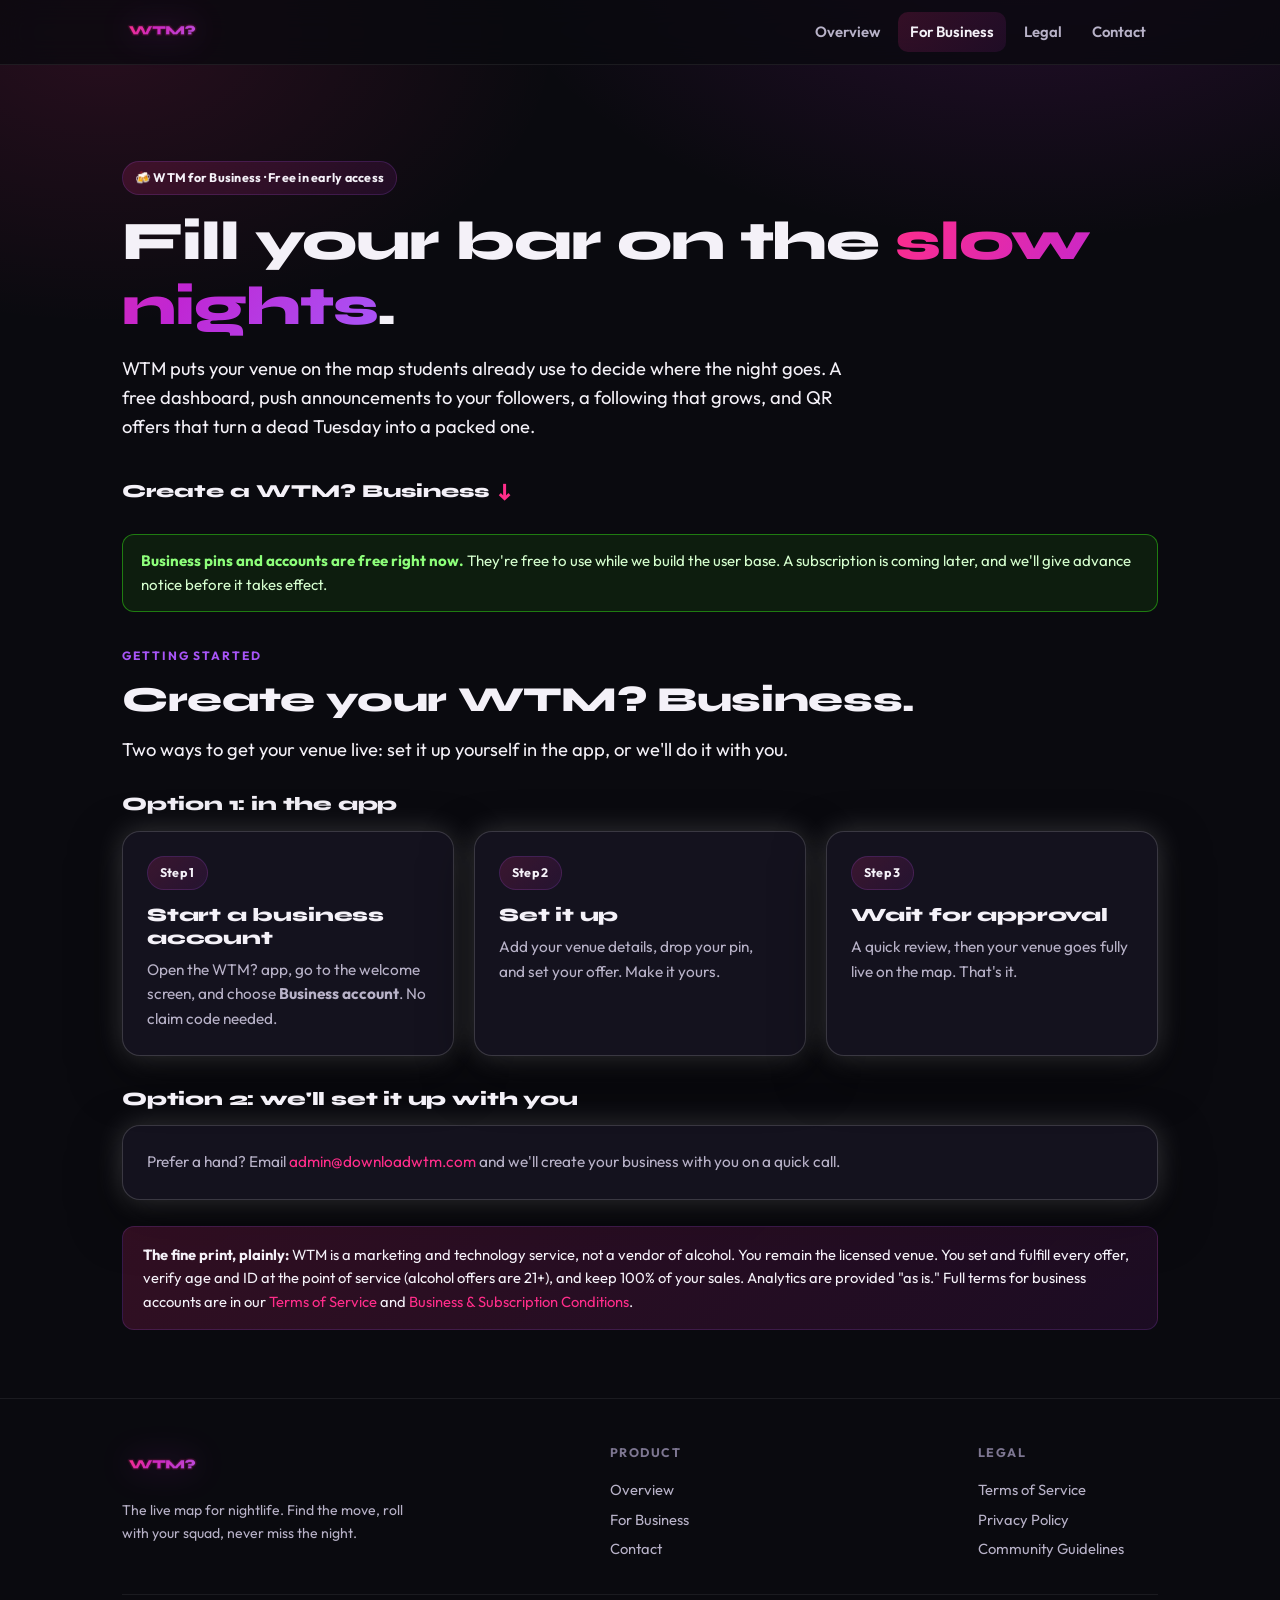
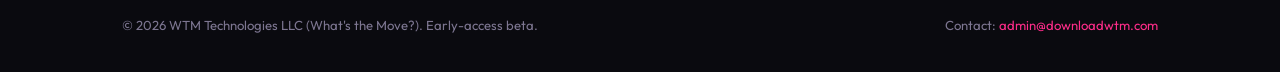
==== business.html @ 10116d81 "Initial commit — downloadwtm.com static site (WTM Technologies LLC)" ====
<!DOCTYPE html>
<html lang="en">
<head>
  <meta charset="UTF-8" />
  <meta name="viewport" content="width=device-width, initial-scale=1.0" />
  <title>WTM for Business · Free during early access</title>
  <meta name="description" content="Put your venue on the map students use to decide where the night goes. Create a WTM? Business, free during early access, with a subscription later and advance notice." />
  <meta name="theme-color" content="#0a0a0f" />
  <link rel="stylesheet" href="styles.css" />
  <link rel="icon" href="data:image/svg+xml,%3Csvg xmlns='http://www.w3.org/2000/svg' viewBox='0 0 32 32'%3E%3Cdefs%3E%3ClinearGradient id='g' x1='0' y1='0' x2='1' y2='1'%3E%3Cstop offset='0' stop-color='%23ff2d8a'/%3E%3Cstop offset='1' stop-color='%23a855f7'/%3E%3C/linearGradient%3E%3C/defs%3E%3Ccircle cx='16' cy='16' r='14' fill='url(%23g)'/%3E%3C/svg%3E" />
</head>
<body>
  <!-- ===== HEADER ===== -->
  <header class="site-header">
    <div class="container nav">
      <a class="brand" href="index.html">
        <img src="assets/wtmLogoWithGlow.png" alt="WTM (What's the Move?)" class="brand-logo" />
      </a>
      <input type="checkbox" id="navtoggle" class="nav-toggle" />
      <label for="navtoggle" class="nav-burger" aria-label="Menu"><span></span></label>
      <nav class="nav-links">
        <a href="index.html">Overview</a>
        <a href="business.html" class="active">For Business</a>
        <a href="legal.html">Legal</a>
        <a href="contact.html">Contact</a>
      </nav>
    </div>
  </header>

  <!-- ===== ONE CONTINUOUS BLOCK: hero + setup + fine print ===== -->
  <section class="hero hero--biz">
    <div class="container">
      <span class="chip">🍻 WTM for Business · Free in early access</span>
      <h1 style="margin-top:14px;">Fill your bar on the <span class="gradient-text">slow nights</span>.</h1>
      <p class="lead">WTM puts your venue on the map students already use to decide where the night goes. A free dashboard, push announcements to your followers, a following that grows, and QR offers that turn a dead Tuesday into a packed one.</p>
      <a class="scroll-cue" href="#setup">Create a WTM? Business <span class="cue-arrow">↓</span></a>

      <div class="setup-block" id="setup">
        <div class="green-note"><strong>Business pins and accounts are free right now.</strong> They're free to use while we build the user base. A subscription is coming later, and we'll give advance notice before it takes effect.</div>

        <span class="eyebrow">Getting started</span>
        <h2>Create your WTM? Business.</h2>
        <p class="lead" style="margin-bottom:28px;">Two ways to get your venue live: set it up yourself in the app, or we'll do it with you.</p>

        <h3 style="margin-bottom:16px;">Option 1: in the app</h3>
        <div class="grid">
          <div class="card">
            <span class="chip">Step 1</span>
            <h3 style="margin-top:14px;">Start a business account</h3>
            <p>Open the WTM? app, go to the welcome screen, and choose <strong>Business account</strong>. No claim code needed.</p>
          </div>
          <div class="card">
            <span class="chip">Step 2</span>
            <h3 style="margin-top:14px;">Set it up</h3>
            <p>Add your venue details, drop your pin, and set your offer. Make it yours.</p>
          </div>
          <div class="card">
            <span class="chip">Step 3</span>
            <h3 style="margin-top:14px;">Wait for approval</h3>
            <p>A quick review, then your venue goes fully live on the map. That's it.</p>
          </div>
        </div>

        <h3 style="margin:32px 0 14px;">Option 2: we'll set it up with you</h3>
        <div class="card">
          <p style="margin:0;">Prefer a hand? Email <a href="mailto:admin@downloadwtm.com?subject=WTM%20Business%20Setup">admin@downloadwtm.com</a> and we'll create your business with you on a quick call.</p>
        </div>

        <div class="banner" style="margin-top:26px;">
          <strong>The fine print, plainly:</strong> WTM is a marketing and technology service, not a vendor of alcohol. You remain the licensed venue. You set and fulfill every offer, verify age and ID at the point of service (alcohol offers are 21+), and keep 100% of your sales. Analytics are provided "as is." Full terms for business accounts are in our <a href="legal.html#tos">Terms of Service</a> and <a href="legal.html#business">Business &amp; Subscription Conditions</a>.
        </div>
      </div>
    </div>
  </section>

  <!-- ===== FOOTER ===== -->
  <footer class="site-footer">
    <div class="container">
      <div class="footer-grid">
        <div class="footer-col" style="max-width:300px;">
          <a class="brand" href="index.html" style="margin-bottom:10px;">
            <img src="assets/wtmLogoWithGlow.png" alt="WTM (What's the Move?)" class="brand-logo" />
          </a>
          <p style="font-size:0.88rem;">The live map for nightlife. Find the move, roll with your squad, never miss the night.</p>
        </div>
        <div class="footer-col">
          <h4>Product</h4>
          <a href="index.html">Overview</a>
          <a href="business.html">For Business</a>
          <a href="contact.html">Contact</a>
        </div>
        <div class="footer-col">
          <h4>Legal</h4>
          <a href="legal.html#tos">Terms of Service</a>
          <a href="legal.html#privacy">Privacy Policy</a>
          <a href="legal.html#guidelines">Community Guidelines</a>
        </div>
      </div>
      <div class="footer-bottom">
        <span>© 2026 WTM Technologies LLC (What's the Move?). Early-access beta.</span>
        <span>Contact: <a href="mailto:admin@downloadwtm.com">admin@downloadwtm.com</a></span>
      </div>
    </div>
  </footer>
</body>
</html>
---- styles.css ----
/* ============================================================
   WTM ("What's the Move?") — shared website styles
   Plain static CSS. No build tooling. Nightlife palette.
   Fonts: Outfit (body) + Syne (display) — the app's own typefaces,
   self-hosted from /fonts (no CDN dependency).
   ============================================================ */

@font-face { font-family: "Outfit"; src: url("fonts/Outfit-Regular.ttf") format("truetype");  font-weight: 400; font-style: normal; font-display: swap; }
@font-face { font-family: "Outfit"; src: url("fonts/Outfit-Medium.ttf") format("truetype");   font-weight: 500; font-style: normal; font-display: swap; }
@font-face { font-family: "Outfit"; src: url("fonts/Outfit-SemiBold.ttf") format("truetype"); font-weight: 600; font-style: normal; font-display: swap; }
@font-face { font-family: "Outfit"; src: url("fonts/Outfit-Bold.ttf") format("truetype");     font-weight: 700; font-style: normal; font-display: swap; }
@font-face { font-family: "Syne";   src: url("fonts/Syne-Bold.ttf") format("truetype");        font-weight: 700; font-style: normal; font-display: swap; }
@font-face { font-family: "Syne";   src: url("fonts/Syne-ExtraBold.ttf") format("truetype");   font-weight: 800; font-style: normal; font-display: swap; }

:root {
  --bg:        #0a0a0f;   /* root background */
  --bg-2:      #12101a;   /* raised surface */
  --bg-3:      #14121e;   /* card */
  --bg-4:      #1e1a28;   /* input / chip */
  --fuchsia:   #c026d3;   /* primary */
  --pink:      #ff2d8a;   /* secondary / hot pink */
  --purple:    #a855f7;   /* accent / soft purple */
  --text:      #f4f1f8;   /* primary text */
  --muted:     #b8b2c8;   /* secondary text */
  --faint:     #7d7691;   /* tertiary text */
  --line:      rgba(168, 85, 247, 0.18); /* hairline borders */
  --line-soft: rgba(255, 255, 255, 0.07);
  --glow:      rgba(192, 38, 211, 0.35);
  --maxw:      1080px;
  --radius:    18px;
  --radius-sm: 12px;
  --shadow:    0 18px 50px rgba(0, 0, 0, 0.55);
  --grad:      linear-gradient(120deg, #ff2d8a 0%, #c026d3 55%, #a855f7 100%);
  --grad-soft: linear-gradient(135deg, rgba(255, 45, 138, 0.16), rgba(192, 38, 211, 0.10));
  --font-body:    "Outfit", -apple-system, BlinkMacSystemFont, "Segoe UI", Roboto,
                  Helvetica, Arial, "Apple Color Emoji", "Segoe UI Emoji", sans-serif;
  --font-display: "Syne", "Outfit", -apple-system, BlinkMacSystemFont, "Segoe UI",
                  Roboto, Helvetica, Arial, sans-serif;
}

* { box-sizing: border-box; }

html { scroll-behavior: smooth; scroll-padding-top: 90px; }

body {
  margin: 0;
  font-family: var(--font-body);
  background: var(--bg);
  color: var(--text);
  line-height: 1.6;
  -webkit-font-smoothing: antialiased;
  text-rendering: optimizeLegibility;
  /* subtle radial nightlife glow at the top */
  background-image:
    radial-gradient(900px 520px at 80% -8%, rgba(192, 38, 211, 0.16), transparent 60%),
    radial-gradient(760px 480px at 8% 4%, rgba(255, 45, 138, 0.12), transparent 60%);
  background-attachment: fixed;
}

a { color: var(--pink); text-decoration: none; }
a:hover { text-decoration: underline; }

img { max-width: 100%; display: block; }

/* ---------- layout helpers ---------- */
.container {
  width: 100%;
  max-width: var(--maxw);
  margin: 0 auto;
  padding: 0 22px;
}

.section { padding: 64px 0; }
.section--tight { padding: 40px 0; }

.eyebrow {
  display: inline-block;
  font-size: 12px;
  letter-spacing: 0.16em;
  text-transform: uppercase;
  color: var(--purple);
  font-weight: 700;
  margin-bottom: 14px;
}

h1, h2, h3 { font-family: var(--font-display); line-height: 1.2; margin: 0 0 14px; font-weight: 800; letter-spacing: -0.01em; }
h1 { font-size: clamp(2.1rem, 6vw, 3.4rem); letter-spacing: -0.02em; }
h2 { font-size: clamp(1.5rem, 3.6vw, 2.2rem); letter-spacing: -0.01em; }
h3 { font-size: 1.18rem; }

p { color: var(--muted); margin: 0 0 16px; }
.lead { font-size: 1.15rem; color: var(--text); max-width: 60ch; }

.gradient-text {
  background: var(--grad);
  -webkit-background-clip: text;
  background-clip: text;
  -webkit-text-fill-color: transparent;
  color: transparent;
}

/* ---------- header / nav ---------- */
.site-header {
  position: sticky;
  top: 0;
  z-index: 50;
  backdrop-filter: blur(14px);
  -webkit-backdrop-filter: blur(14px);
  background: rgba(10, 10, 15, 0.78);
  border-bottom: 1px solid var(--line-soft);
}
.nav {
  display: flex;
  align-items: center;
  justify-content: space-between;
  height: 64px;
  gap: 16px;
}
.brand {
  display: flex;
  align-items: center;
  gap: 10px;
  font-weight: 800;
  font-size: 1.15rem;
  letter-spacing: -0.01em;
  color: var(--text);
}
.brand:hover { text-decoration: none; }
.brand .logo-dot {
  width: 26px; height: 26px;
  border-radius: 50%;
  background: var(--grad);
  box-shadow: 0 0 18px var(--glow);
  display: inline-block;
}
.brand small {
  display: block;
  font-size: 10px;
  font-weight: 600;
  letter-spacing: 0.04em;
  color: var(--faint);
  margin-top: -2px;
}
.nav-links { display: flex; align-items: center; gap: 6px; }
.nav-links a {
  color: var(--muted);
  font-size: 0.93rem;
  font-weight: 600;
  padding: 8px 12px;
  border-radius: 10px;
  transition: color 0.15s, background 0.15s;
}
.nav-links a:hover { color: var(--text); background: rgba(255, 255, 255, 0.05); text-decoration: none; }
.nav-links a.active { color: var(--text); background: var(--grad-soft); }

/* mobile nav toggle (pure CSS via checkbox) */
.nav-toggle { display: none; }
.nav-burger {
  display: none;
  cursor: pointer;
  width: 42px; height: 42px;
  border-radius: 10px;
  border: 1px solid var(--line);
  background: var(--bg-3);
  align-items: center;
  justify-content: center;
}
.nav-burger span,
.nav-burger span::before,
.nav-burger span::after {
  content: "";
  display: block;
  width: 18px; height: 2px;
  background: var(--text);
  border-radius: 2px;
  position: relative;
}
.nav-burger span::before { position: absolute; top: -6px; }
.nav-burger span::after  { position: absolute; top: 6px; }

/* ---------- buttons ---------- */
.btn {
  display: inline-flex;
  align-items: center;
  justify-content: center;
  gap: 9px;
  padding: 13px 22px;
  border-radius: 999px;
  font-weight: 700;
  font-size: 0.97rem;
  border: 1px solid transparent;
  cursor: pointer;
  transition: transform 0.08s ease, box-shadow 0.15s ease, opacity 0.15s;
  text-decoration: none;
  white-space: nowrap;
}
.btn:hover { text-decoration: none; transform: translateY(-1px); }
.btn:active { transform: translateY(1px); }
.btn-primary {
  background: var(--grad);
  color: #fff;
  box-shadow: 0 10px 30px rgba(192, 38, 211, 0.40);
}
.btn-primary:hover { box-shadow: 0 14px 38px rgba(192, 38, 211, 0.55); color: #fff; }
.btn-ghost {
  background: var(--bg-3);
  color: var(--text);
  border-color: var(--line);
}
.btn-ghost:hover { border-color: var(--purple); color: var(--text); }
.btn-block { width: 100%; }
.btn-lg { padding: 16px 28px; font-size: 1.04rem; }

/* ---------- hero ---------- */
.hero {
  position: relative;
  padding: 96px 0 72px;
  overflow: hidden;
}
.hero .lead { margin-bottom: 30px; }
.hero-cta { display: flex; flex-wrap: wrap; gap: 14px; margin-bottom: 18px; }
.hero-note { font-size: 0.86rem; color: var(--faint); }

/* ---------- cards / grids ---------- */
.grid {
  display: grid;
  gap: 20px;
  grid-template-columns: repeat(auto-fit, minmax(250px, 1fr));
}
.card {
  background: var(--bg-3);
  border: 1px solid var(--line-soft);
  border-radius: var(--radius);
  padding: 24px;
  box-shadow: var(--shadow);
}
.card h3 { margin-bottom: 8px; }
.card p { margin-bottom: 0; font-size: 0.96rem; }
.card .ico {
  font-size: 1.6rem;
  margin-bottom: 12px;
  display: inline-block;
  filter: drop-shadow(0 0 12px var(--glow));
}
.card--feature { transition: transform 0.18s ease, border-color 0.18s; }
.card--feature:hover { transform: translateY(-3px); border-color: var(--line); }

/* badge / chip */
.chip {
  display: inline-flex;
  align-items: center;
  gap: 6px;
  font-size: 0.78rem;
  font-weight: 700;
  letter-spacing: 0.02em;
  padding: 6px 12px;
  border-radius: 999px;
  background: var(--grad-soft);
  border: 1px solid var(--line);
  color: var(--text);
}

/* store buttons (download placeholders) */
.store-row { display: flex; flex-wrap: wrap; gap: 14px; margin-top: 8px; }
.store-btn {
  display: inline-flex;
  align-items: center;
  gap: 12px;
  padding: 12px 20px;
  border-radius: 14px;
  background: var(--bg-3);
  border: 1px solid var(--line);
  color: var(--text);
  min-width: 200px;
  cursor: default;
  opacity: 0.92;
}
.store-btn .store-ico { display: inline-flex; align-items: center; }
.store-btn .store-ico svg { width: 26px; height: 26px; display: block; fill: currentColor; }
.store-btn small { display: block; font-size: 0.7rem; color: var(--faint); letter-spacing: 0.04em; }
.store-btn strong { font-size: 1.02rem; font-weight: 700; }
.store-btn .soon {
  margin-left: auto;
  font-size: 0.64rem;
  font-weight: 800;
  letter-spacing: 0.08em;
  text-transform: uppercase;
  color: var(--purple);
}

/* ---------- banners / callouts ---------- */
.banner {
  border-radius: var(--radius-sm);
  padding: 16px 20px;
  font-size: 0.92rem;
  border: 1px solid var(--line);
  background: var(--grad-soft);
}
.banner strong { color: var(--text); }
.banner--warn {
  border-color: rgba(255, 45, 138, 0.45);
  background: rgba(255, 45, 138, 0.10);
}
.banner--emergency {
  border-color: rgba(255, 60, 80, 0.5);
  background: rgba(255, 45, 80, 0.12);
  color: #ffd9e0;
}
.banner--emergency strong { color: #ff7a90; }

/* ---------- footer ---------- */
.site-footer {
  border-top: 1px solid var(--line-soft);
  padding: 44px 0 36px;
  margin-top: 24px;
  background: rgba(10, 10, 15, 0.6);
}
.footer-grid {
  display: flex;
  flex-wrap: wrap;
  gap: 28px;
  justify-content: space-between;
  align-items: flex-start;
}
.footer-col { min-width: 180px; }
.footer-col h4 {
  font-size: 0.78rem;
  text-transform: uppercase;
  letter-spacing: 0.12em;
  color: var(--faint);
  margin: 0 0 12px;
}
.footer-col a { display: block; color: var(--muted); font-size: 0.92rem; padding: 3px 0; }
.footer-col a:hover { color: var(--text); }
.footer-bottom {
  margin-top: 30px;
  padding-top: 20px;
  border-top: 1px solid var(--line-soft);
  font-size: 0.82rem;
  color: var(--faint);
  display: flex;
  flex-wrap: wrap;
  gap: 8px 18px;
  justify-content: space-between;
}

/* ============================================================
   LEGAL PAGE
   ============================================================ */
.legal-layout {
  display: grid;
  grid-template-columns: 260px 1fr;
  gap: 40px;
  align-items: start;
}
.toc {
  position: sticky;
  top: 84px;
  max-height: calc(100vh - 110px);
  overflow-y: auto;
  padding: 18px;
  background: var(--bg-3);
  border: 1px solid var(--line-soft);
  border-radius: var(--radius-sm);
}
.toc h4 {
  font-size: 0.74rem;
  text-transform: uppercase;
  letter-spacing: 0.12em;
  color: var(--faint);
  margin: 0 0 10px;
}
.toc h4:not(:first-child) { margin-top: 16px; }
.toc a {
  display: block;
  color: var(--muted);
  font-size: 0.85rem;
  padding: 4px 8px;
  border-radius: 8px;
  border-left: 2px solid transparent;
}
.toc a:hover { color: var(--text); background: rgba(255, 255, 255, 0.04); text-decoration: none; }

.legal-body { min-width: 0; }
.legal-body h2 {
  scroll-margin-top: 90px;
  margin-top: 40px;
  padding-top: 14px;
  border-top: 1px solid var(--line-soft);
}
.legal-body h2:first-of-type { border-top: none; margin-top: 0; padding-top: 0; }
.legal-body h3 { scroll-margin-top: 90px; margin-top: 26px; color: var(--purple); }
.legal-body h4 { margin: 20px 0 8px; font-size: 1rem; color: var(--text); }
.legal-body p, .legal-body li { color: var(--muted); }
.legal-body ul { padding-left: 22px; margin: 0 0 16px; }
.legal-body li { margin-bottom: 7px; }
.legal-body strong { color: var(--text); }
.legal-body .clause { margin: 0 0 12px; }
.legal-body .clause .num { color: var(--purple); font-weight: 700; margin-right: 6px; }

.legal-summary {
  background: var(--grad-soft);
  border: 1px solid var(--line);
  border-radius: var(--radius-sm);
  padding: 20px 22px;
  margin: 0 0 28px;
}
.legal-summary h3 { color: var(--text); margin-top: 0; }
.legal-summary ul { margin-bottom: 0; }

.doc-divider {
  margin: 56px 0 0;
  padding-top: 40px;
  border-top: 2px solid var(--line);
}

.to-finalize {
  display: inline-block;
  font-size: 0.78rem;
  font-weight: 700;
  color: var(--purple);
  background: rgba(168, 85, 247, 0.12);
  border: 1px solid var(--line);
  border-radius: 8px;
  padding: 2px 9px;
}

/* ============================================================
   CONTACT PAGE
   ============================================================ */
.contact-card {
  background: var(--bg-3);
  border: 1px solid var(--line-soft);
  border-radius: var(--radius);
  padding: 26px;
  box-shadow: var(--shadow);
  scroll-margin-top: 90px;
}
.contact-card h3 { display: flex; align-items: center; gap: 10px; }
.contact-card .ico { font-size: 1.4rem; }
.contact-card .what {
  font-size: 0.82rem;
  color: var(--faint);
  margin: 14px 0 6px;
  text-transform: uppercase;
  letter-spacing: 0.08em;
}
.contact-card .tmpl {
  background: var(--bg);
  border: 1px solid var(--line-soft);
  border-radius: 10px;
  padding: 12px 14px;
  font-size: 0.85rem;
  color: var(--muted);
  white-space: pre-wrap;
  line-height: 1.55;
  margin: 0 0 16px;
  font-family: ui-monospace, "SF Mono", "Cascadia Code", Consolas, monospace;
}
.contact-grid { display: grid; gap: 22px; grid-template-columns: 1fr; }

/* ---------- brand logo (nav + footer) ---------- */
.brand-logo {
  height: 40px;
  width: auto;
  display: block;
  filter: drop-shadow(0 0 16px rgba(192, 38, 211, 0.4));
}
.brand-logo--footer { height: 34px; }

/* ---------- hero: safety emphasis band ---------- */
.safety-band {
  margin: 26px 0;
  padding: 18px 20px;
  border-radius: var(--radius-sm);
  background: var(--grad-soft);
  border: 1px solid var(--line);
  max-width: 66ch;
}
.safety-tag {
  display: inline-block;
  font-family: var(--font-display);
  font-size: 0.82rem;
  font-weight: 800;
  letter-spacing: 0.01em;
  color: var(--text);
  margin-bottom: 8px;
}
.safety-band p { color: var(--muted); font-size: 0.98rem; margin: 0; }
.safety-band strong { color: var(--text); }
.safety-fine { margin-top: 10px !important; font-size: 0.82rem; color: var(--faint); }

/* ---------- hero: download / CTA row (App Store · Play · Business) ---------- */
.hero-downloads {
  display: flex;
  flex-wrap: wrap;
  gap: 14px;
  align-items: stretch;
  margin-bottom: 16px;
}
.hero-downloads .store-btn { min-width: 188px; }
.btn-biz { padding: 14px 24px; }

/* ---------- business promo (free during early access) ---------- */
.promo {
  display: grid;
  grid-template-columns: 1.05fr 1fr;
  gap: 34px;
  align-items: center;
  background: linear-gradient(135deg, rgba(255, 45, 138, 0.12), rgba(192, 38, 211, 0.08));
  border: 1px solid var(--line);
  border-radius: var(--radius);
  padding: 36px;
  box-shadow: var(--shadow);
}
.promo-head h2 { margin: 14px 0 12px; }
.promo-head .lead { margin-bottom: 22px; font-size: 1.08rem; }
.chip--free { background: var(--grad); color: #fff; border-color: transparent; }
.promo-check {
  list-style: none;
  margin: 0;
  padding: 0;
  display: grid;
  gap: 13px;
}
.promo-check li {
  display: flex;
  gap: 12px;
  align-items: flex-start;
  color: var(--muted);
  font-size: 0.97rem;
}
.promo-check strong { color: var(--text); }
.promo-check .tick {
  flex: none;
  width: 22px;
  height: 22px;
  border-radius: 50%;
  background: var(--grad);
  color: #fff;
  font-size: 0.76rem;
  font-weight: 800;
  display: inline-flex;
  align-items: center;
  justify-content: center;
  box-shadow: 0 0 12px var(--glow);
  margin-top: 1px;
}

/* ---------- responsive ---------- */
@media (max-width: 760px) {
  .promo { grid-template-columns: 1fr; padding: 26px; gap: 24px; }
}
@media (max-width: 860px) {
  .legal-layout { grid-template-columns: 1fr; }
  .toc {
    position: static;
    max-height: none;
    margin-bottom: 28px;
  }
  .nav-links {
    position: absolute;
    top: 64px; left: 0; right: 0;
    flex-direction: column;
    align-items: stretch;
    gap: 2px;
    padding: 10px 16px 18px;
    background: rgba(10, 10, 15, 0.97);
    border-bottom: 1px solid var(--line-soft);
    backdrop-filter: blur(14px);
    -webkit-backdrop-filter: blur(14px);
    display: none;
  }
  .nav-links a { padding: 12px 14px; font-size: 1rem; }
  .nav-toggle:checked ~ .nav-links { display: flex; }
  .nav-burger { display: inline-flex; }
}

@media (min-width: 861px) {
  .contact-grid { grid-template-columns: 1fr 1fr; }
}


/* ===== 2026-07-06 site trim: neon FREE badge · green notice · contact reach ===== */
.gradient-green {
  background: linear-gradient(100deg, #39ff14 0%, #00e0a4 55%, #7cff6b 100%);
  -webkit-background-clip: text; background-clip: text;
  -webkit-text-fill-color: transparent; color: transparent;
}

/* FREE stamp overlapping the bottom edge of the "For Business" button */
.biz-wrap { position: relative; display: inline-flex; }
.free-stamp {
  position: absolute; right: -14px; bottom: -12px; z-index: 3;
  transform: rotate(-11deg);
  background: #39ff14; color: #04140a;
  font-family: var(--font-display); font-weight: 800; font-size: 0.9rem; line-height: 1;
  letter-spacing: 0.1em; padding: 4px 10px; border-radius: 6px;
  border: 2px solid rgba(4, 20, 10, 0.35);
  box-shadow: 0 0 14px rgba(57, 255, 20, 0.6);
}

/* business: a text cue that points down to the setup block */
.scroll-cue {
  display: inline-flex; align-items: center; gap: 8px; margin: 4px 0 2px;
  font-family: var(--font-display); font-weight: 800; font-size: 1.15rem;
  color: var(--text); text-decoration: none;
}
.scroll-cue:hover { color: var(--pink); text-decoration: none; }
.scroll-cue .cue-arrow { display: inline-block; font-size: 1.25rem; color: var(--pink); animation: cuebob 1.6s ease-in-out infinite; }
@keyframes cuebob { 0%, 100% { transform: translateY(0); } 50% { transform: translateY(5px); } }

/* business: one continuous block, no section gaps */
.hero--biz { padding-bottom: 44px; }
.setup-block { margin-top: 24px; }
.setup-block .green-note { margin-top: 6px; }
/* white glow behind the setup step/option cards, to draw the eye */
.setup-block .card {
  box-shadow: 0 0 28px rgba(255, 255, 255, 0.18), 0 18px 50px rgba(0, 0, 0, 0.55);
  border-color: rgba(255, 255, 255, 0.16);
  transition: box-shadow 0.2s ease;
}
.setup-block .card:hover {
  box-shadow: 0 0 38px rgba(255, 255, 255, 0.28), 0 18px 50px rgba(0, 0, 0, 0.55);
}

.green-note {
  border-radius: var(--radius-sm); padding: 14px 18px; margin-bottom: 30px;
  background: rgba(57,255,20,0.08); border: 1px solid rgba(57,255,20,0.42);
  color: #d6ffcf; font-size: 0.94rem;
}
.green-note strong { color: #8dff7a; }

.reach { position: relative; text-align: center; padding: 26px 0 6px; }
.reach::before {
  content: ""; position: absolute; left: 50%; top: 55%; transform: translate(-50%,-50%);
  width: min(70%, 520px); height: 130px; z-index: 0; pointer-events: none;
  background: radial-gradient(ellipse at center, rgba(192,38,211,0.5), transparent 70%);
  filter: blur(34px); animation: reachpulse 3.6s ease-in-out infinite;
}
.reach > * { position: relative; z-index: 1; }
.reach .reach-lead { color: #a79fb5; margin: 8px 0 4px; }
.reach a.reach-mail {
  display: inline-block; font-family: var(--font-display); font-weight: 800;
  font-size: clamp(1.5rem, 6vw, 2.7rem); letter-spacing: -0.01em; text-decoration: none;
  background: linear-gradient(90deg, #ff2d8a, #c026d3, #a855f7);
  -webkit-background-clip: text; background-clip: text; color: transparent;
}
.reach a.reach-mail:hover { filter: brightness(1.1); }
@keyframes reachpulse { 0%,100% { opacity: 0.5; transform: translate(-50%,-50%) scale(1); } 50% { opacity: 1; transform: translate(-50%,-50%) scale(1.12); } }
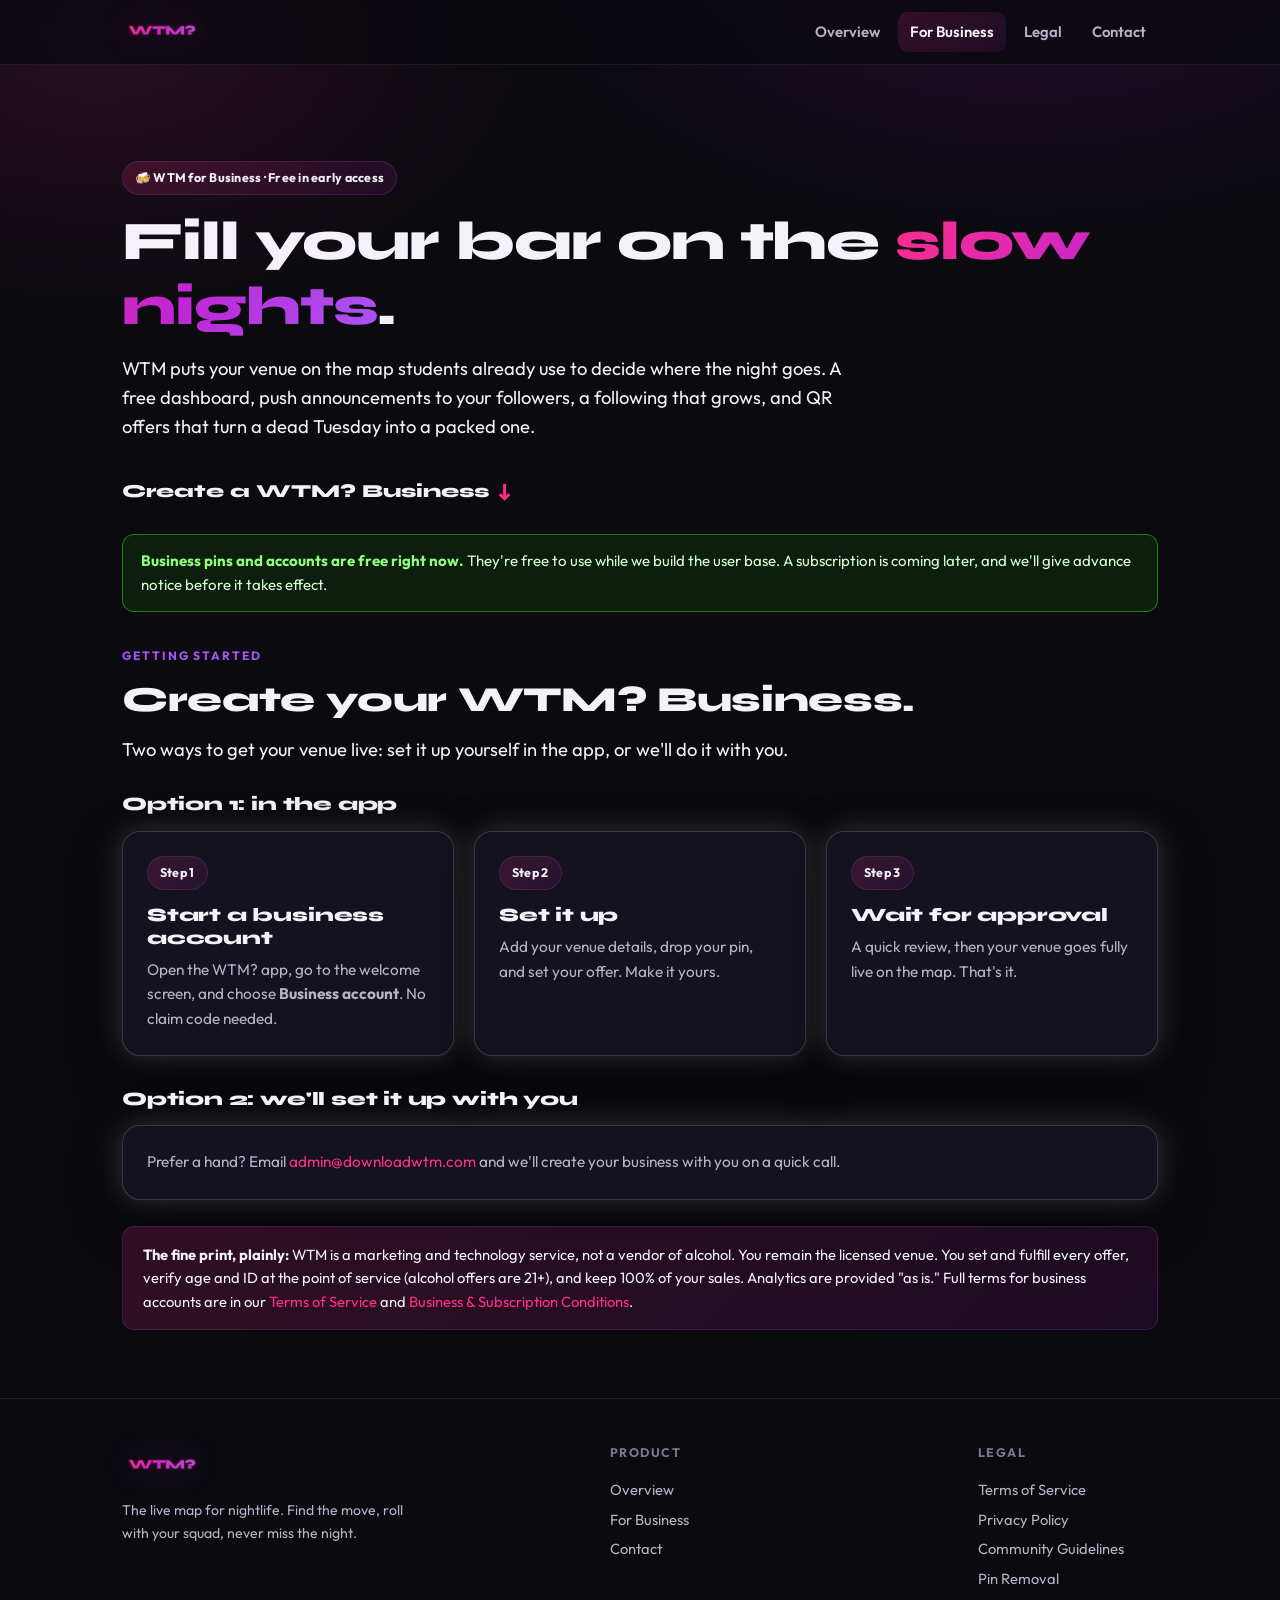
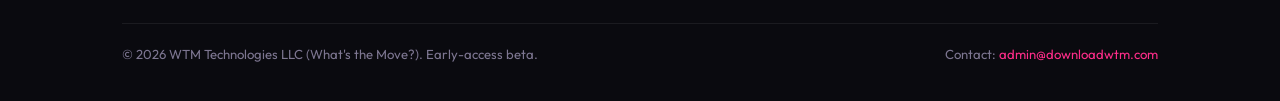
==== commit 78f1d847: "Add the pin removal page, and bring legal.html up to draft-2 The app has shipped a Pin Removal butto" ====
--- a/business.html
+++ b/business.html
@@ -94,6 +94,7 @@
           <a href="legal.html#tos">Terms of Service</a>
           <a href="legal.html#privacy">Privacy Policy</a>
           <a href="legal.html#guidelines">Community Guidelines</a>
+          <a href="pin-takedown.html">Pin Removal</a>
         </div>
       </div>
       <div class="footer-bottom">
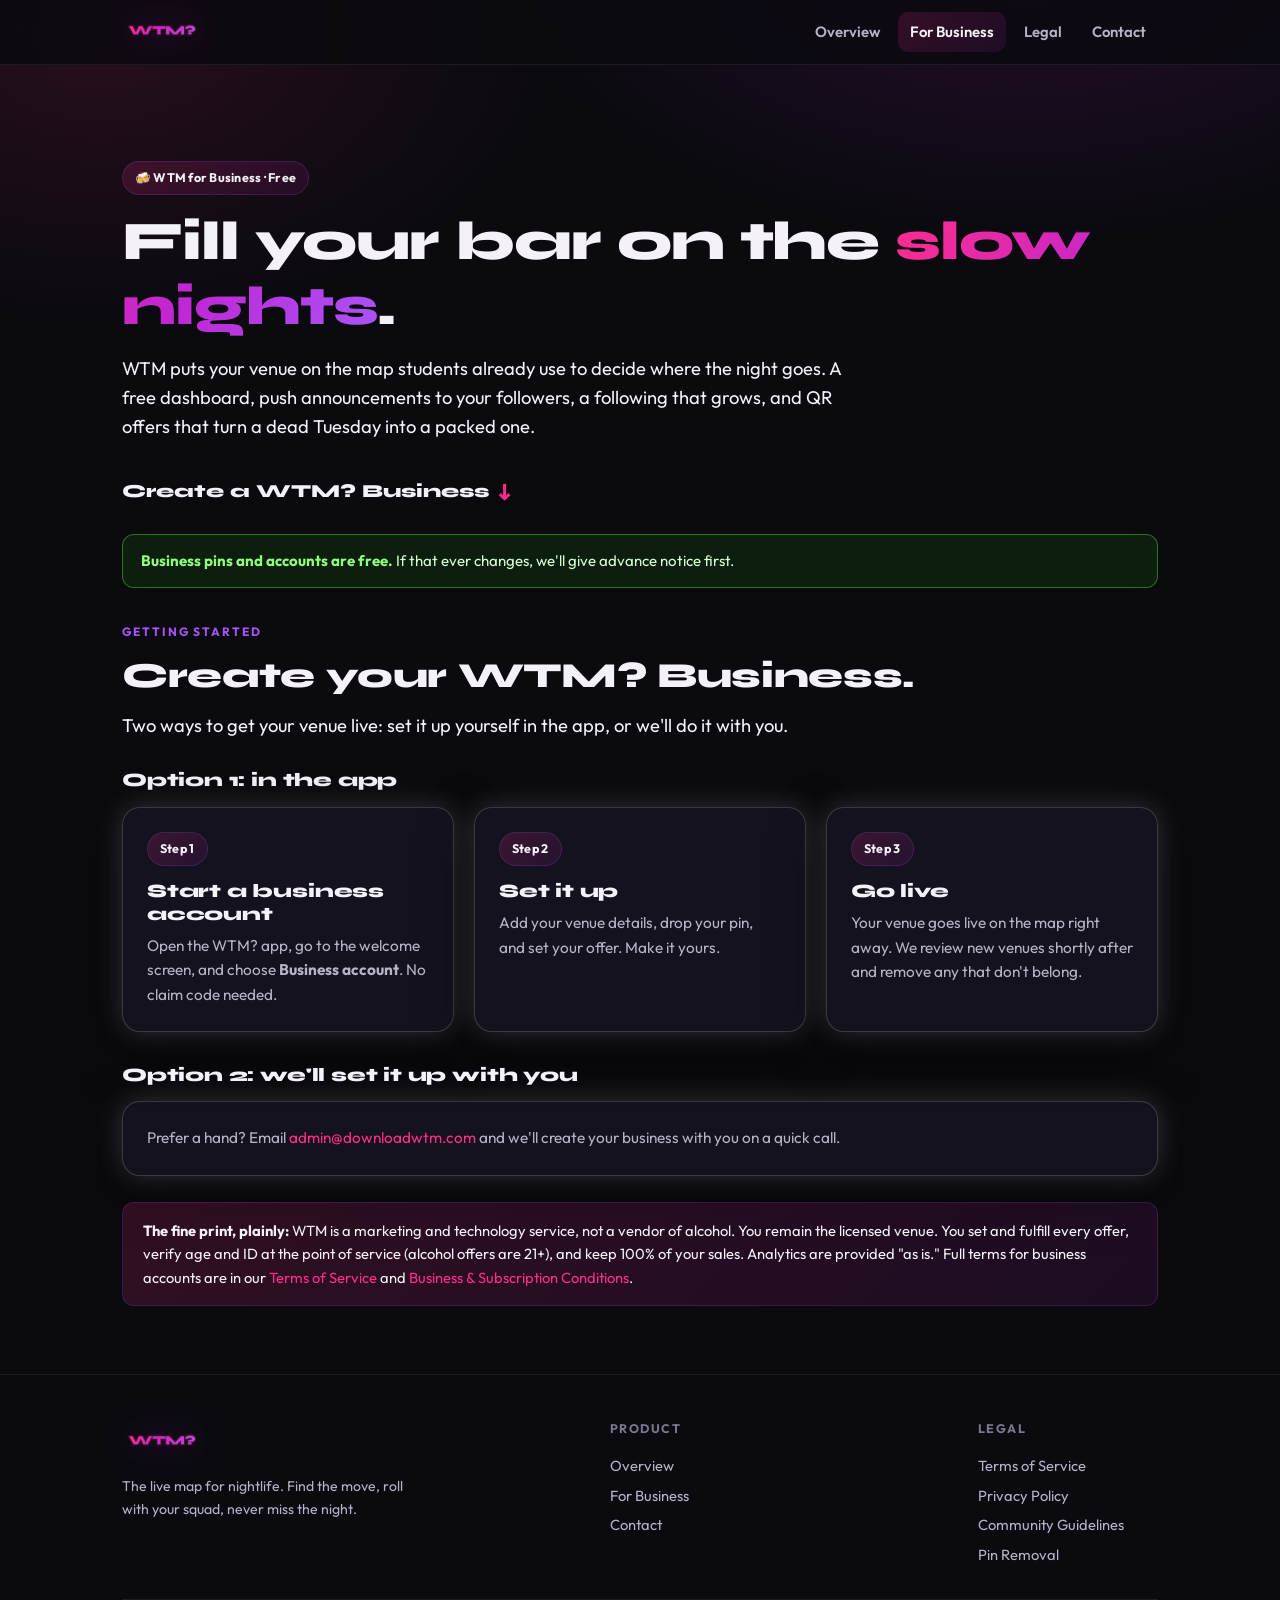
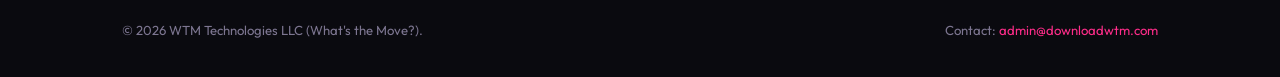
==== commit e52fb911: "Make site copy match the app: no beta wording, venues go live then get reviewed Removed 'early-acces" ====
--- a/business.html
+++ b/business.html
@@ -3,8 +3,8 @@
 <head>
   <meta charset="UTF-8" />
   <meta name="viewport" content="width=device-width, initial-scale=1.0" />
-  <title>WTM for Business · Free during early access</title>
-  <meta name="description" content="Put your venue on the map students use to decide where the night goes. Create a WTM? Business, free during early access, with a subscription later and advance notice." />
+  <title>WTM for Business · Free</title>
+  <meta name="description" content="Put your venue on the map students use to decide where the night goes. Create a WTM? Business for free." />
   <meta name="theme-color" content="#0a0a0f" />
   <link rel="stylesheet" href="styles.css" />
   <link rel="icon" href="data:image/svg+xml,%3Csvg xmlns='http://www.w3.org/2000/svg' viewBox='0 0 32 32'%3E%3Cdefs%3E%3ClinearGradient id='g' x1='0' y1='0' x2='1' y2='1'%3E%3Cstop offset='0' stop-color='%23ff2d8a'/%3E%3Cstop offset='1' stop-color='%23a855f7'/%3E%3C/linearGradient%3E%3C/defs%3E%3Ccircle cx='16' cy='16' r='14' fill='url(%23g)'/%3E%3C/svg%3E" />
@@ -30,13 +30,13 @@
   <!-- ===== ONE CONTINUOUS BLOCK: hero + setup + fine print ===== -->
   <section class="hero hero--biz">
     <div class="container">
-      <span class="chip">🍻 WTM for Business · Free in early access</span>
+      <span class="chip">🍻 WTM for Business · Free</span>
       <h1 style="margin-top:14px;">Fill your bar on the <span class="gradient-text">slow nights</span>.</h1>
       <p class="lead">WTM puts your venue on the map students already use to decide where the night goes. A free dashboard, push announcements to your followers, a following that grows, and QR offers that turn a dead Tuesday into a packed one.</p>
       <a class="scroll-cue" href="#setup">Create a WTM? Business <span class="cue-arrow">↓</span></a>
 
       <div class="setup-block" id="setup">
-        <div class="green-note"><strong>Business pins and accounts are free right now.</strong> They're free to use while we build the user base. A subscription is coming later, and we'll give advance notice before it takes effect.</div>
+        <div class="green-note"><strong>Business pins and accounts are free.</strong> If that ever changes, we'll give advance notice first.</div>
 
         <span class="eyebrow">Getting started</span>
         <h2>Create your WTM? Business.</h2>
@@ -56,8 +56,8 @@
           </div>
           <div class="card">
             <span class="chip">Step 3</span>
-            <h3 style="margin-top:14px;">Wait for approval</h3>
-            <p>A quick review, then your venue goes fully live on the map. That's it.</p>
+            <h3 style="margin-top:14px;">Go live</h3>
+            <p>Your venue goes live on the map right away. We review new venues shortly after and remove any that don't belong.</p>
           </div>
         </div>
 
@@ -98,7 +98,7 @@
         </div>
       </div>
       <div class="footer-bottom">
-        <span>© 2026 WTM Technologies LLC (What's the Move?). Early-access beta.</span>
+        <span>© 2026 WTM Technologies LLC (What's the Move?).</span>
         <span>Contact: <a href="mailto:admin@downloadwtm.com">admin@downloadwtm.com</a></span>
       </div>
     </div>
